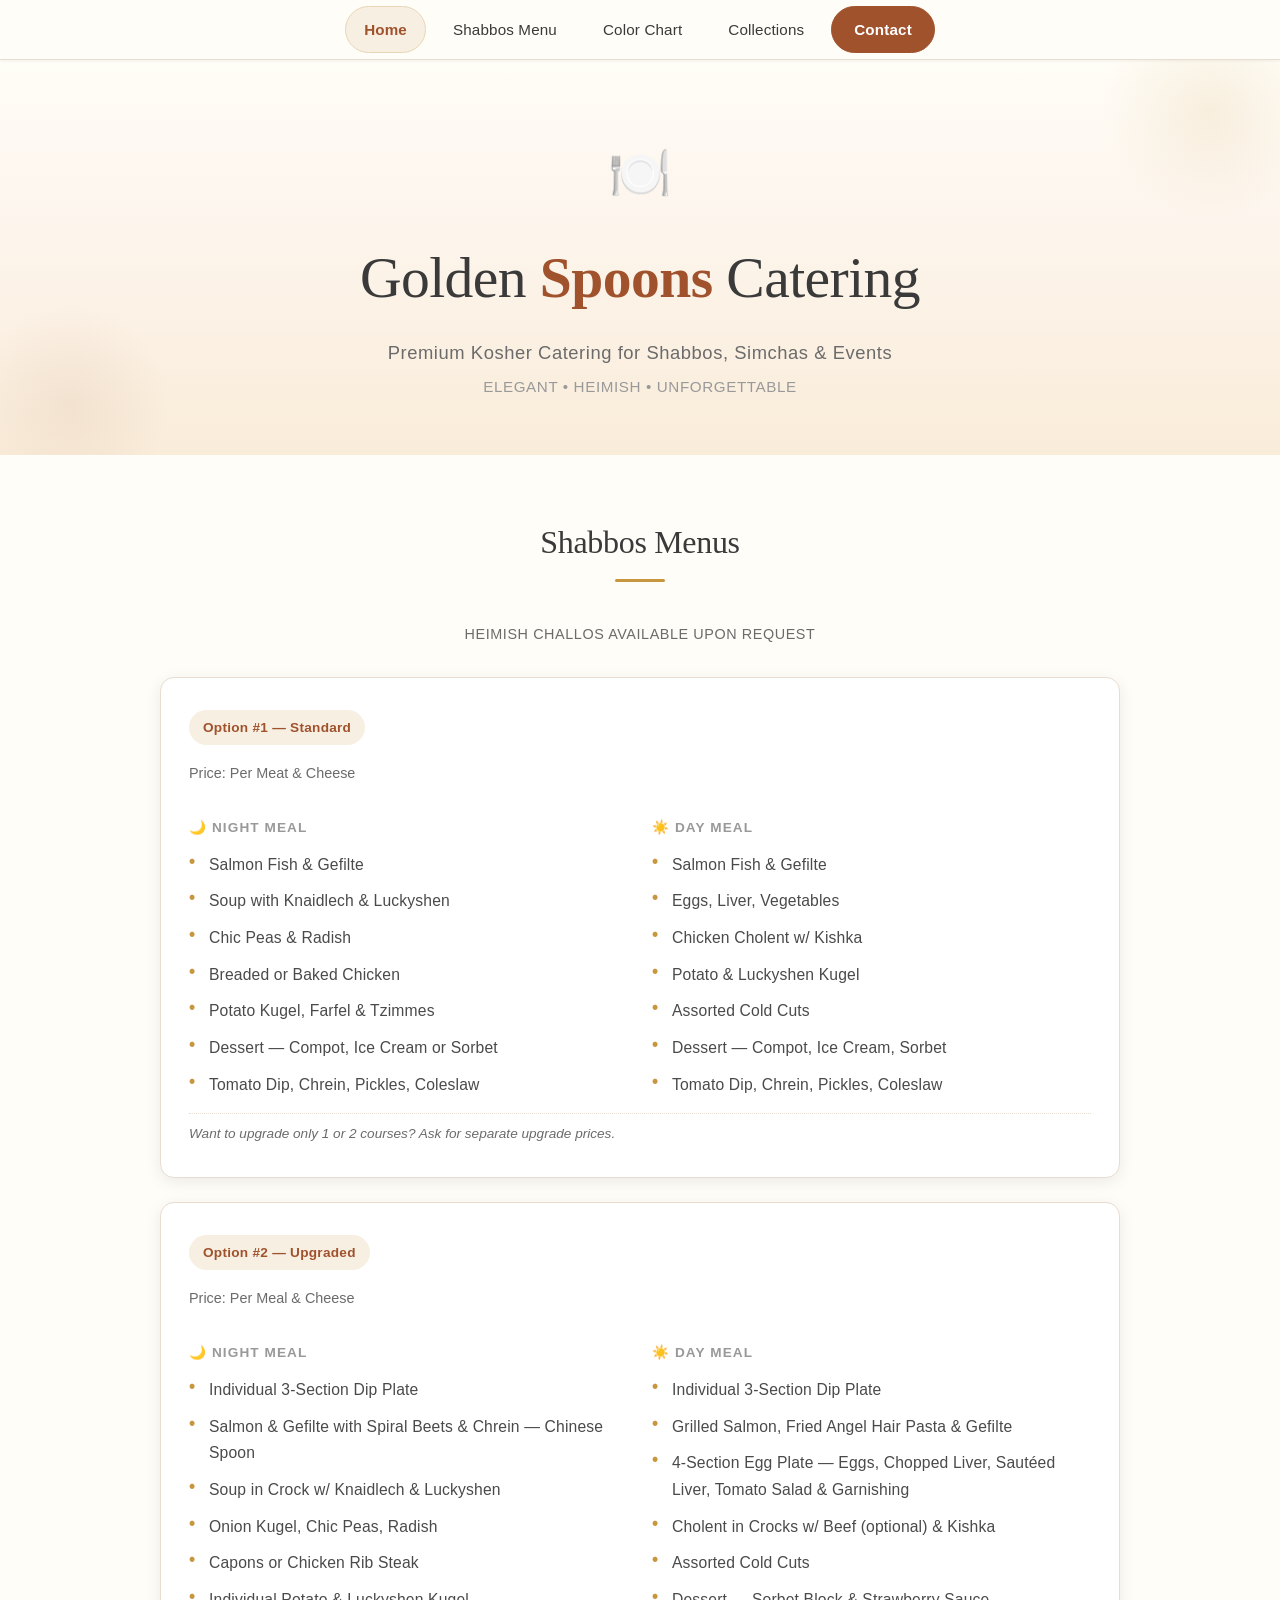
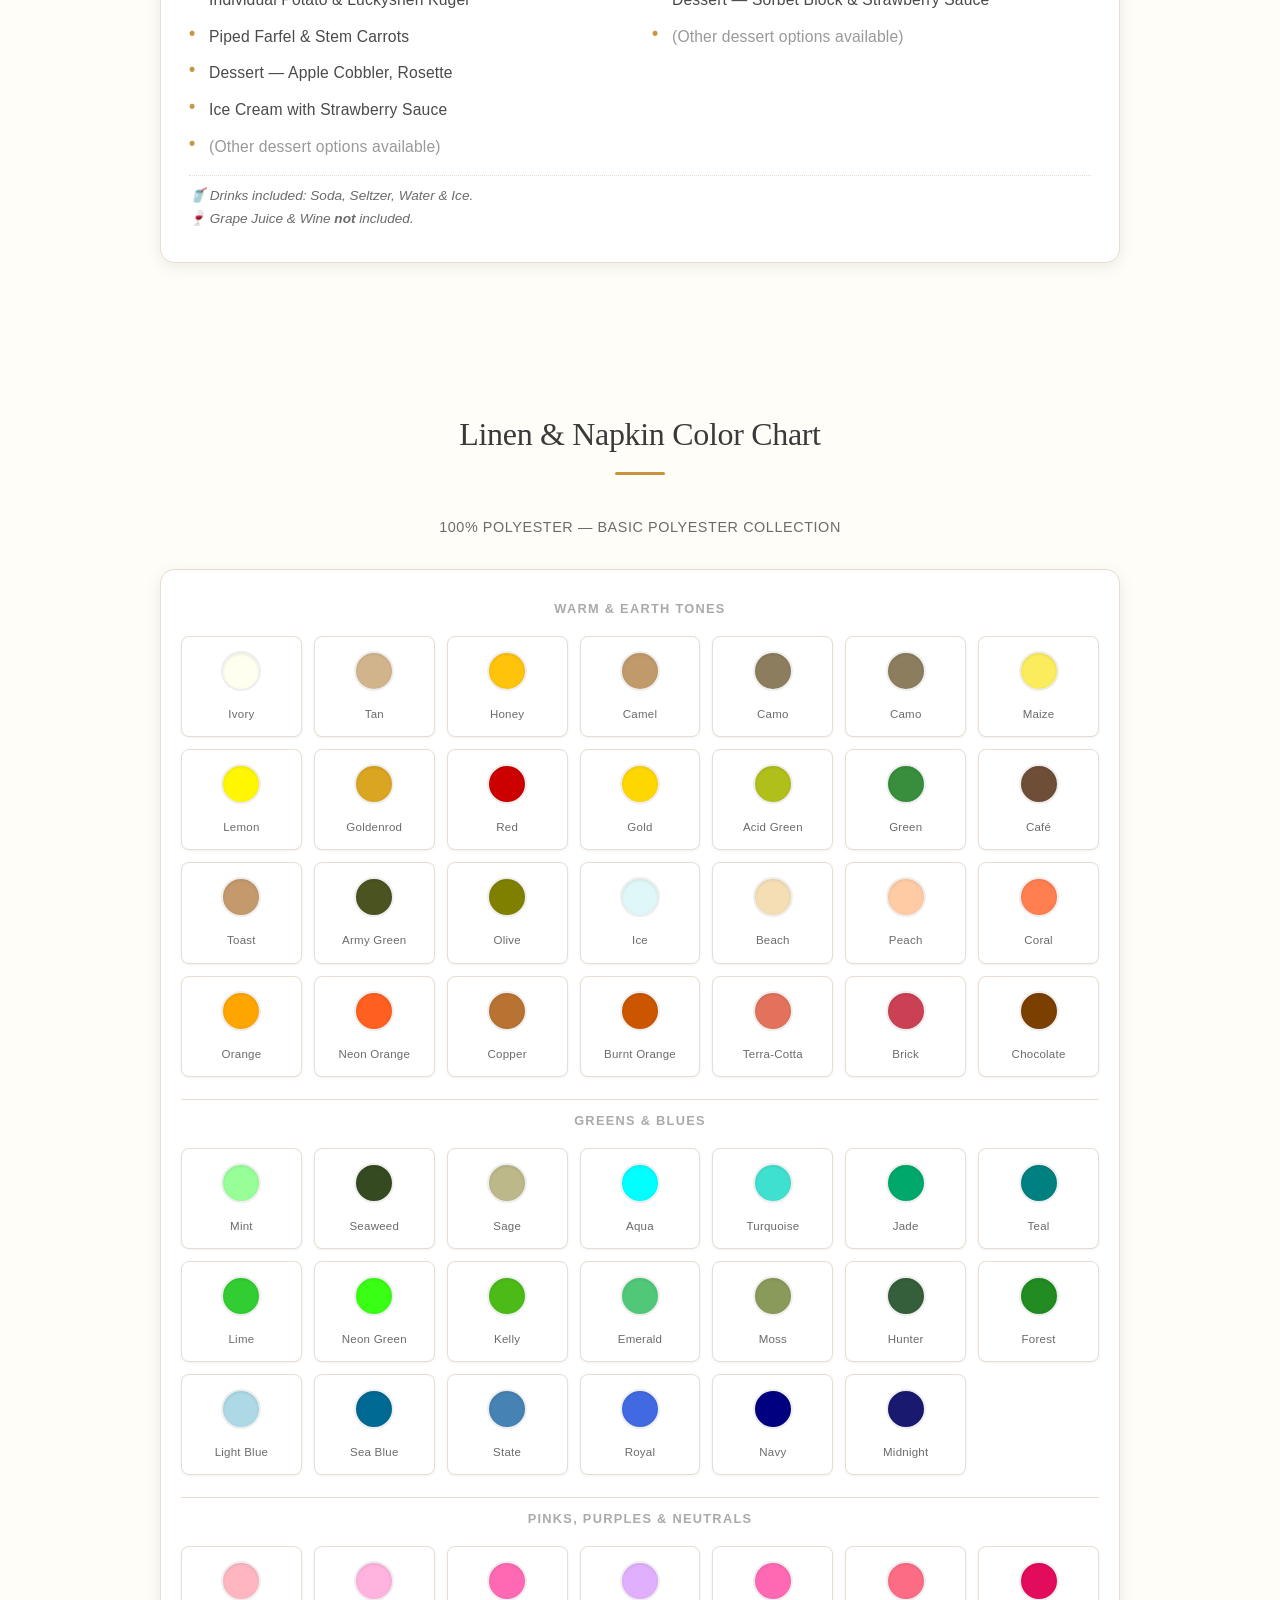
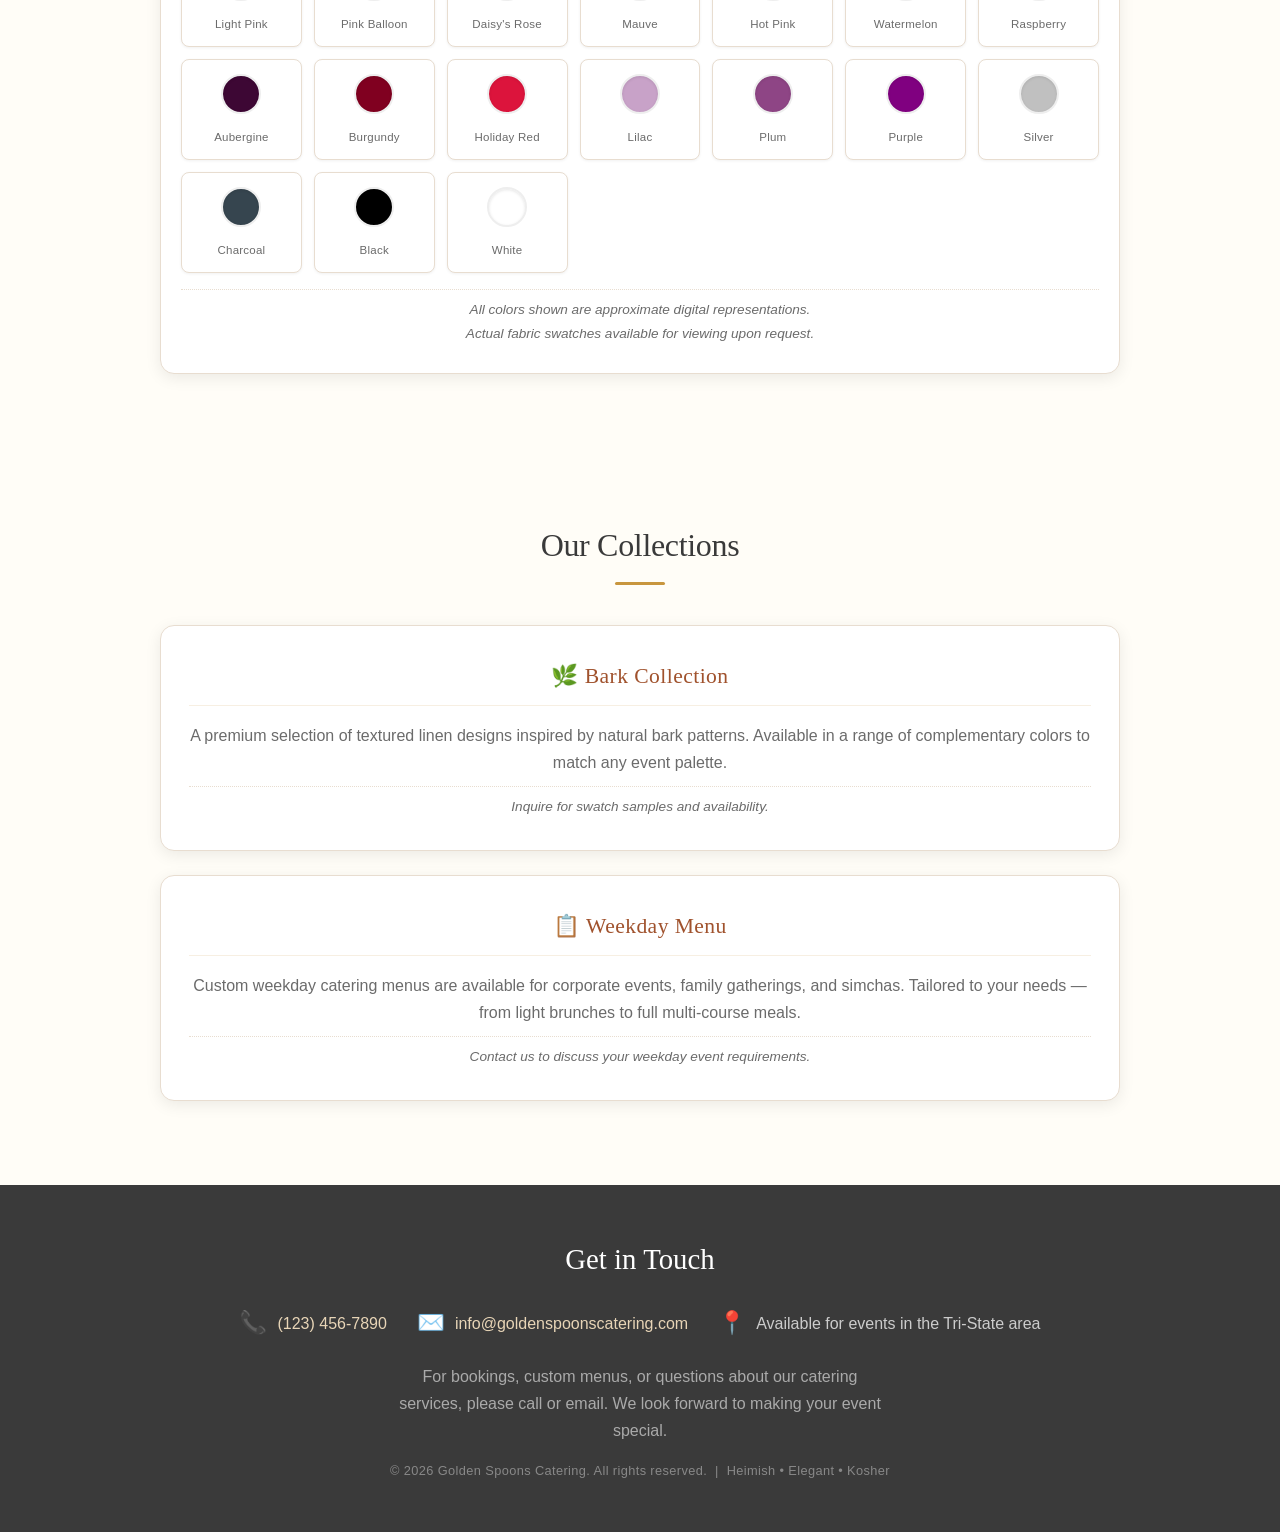
==== index.HTML @ e3cfa0f9 "Create index.HTML" ====
<!DOCTYPE html>
<html lang="en">
<head>
    <meta charset="UTF-8">
    <meta name="viewport" content="width=device-width, initial-scale=1.0">
    <meta name="description" content="Premium Catering Services - Shabbos Menus, Linen Colors, and more. Elegant catering for all occasions.">
    <title>Golden Spoons Catering | Premium Kosher Catering</title>
    <style>
        :root {
            --cream: #FFFDF7;
            --warm-white: #FFF9F0;
            --gold: #C8963E;
            --gold-light: #E8D5B7;
            --gold-pale: #F7EFE2;
            --charcoal: #3A3A3A;
            --text: #4A4A4A;
            --text-light: #6B6B6B;
            --border: #E8DDD0;
            --card-bg: #FFFFFF;
            --accent: #A0522D;
            --accent-light: #FDF5ED;
            --shadow-sm: 0 1px 3px rgba(0, 0, 0, 0.06);
            --shadow-md: 0 4px 16px rgba(0, 0, 0, 0.08);
            --shadow-lg: 0 8px 32px rgba(0, 0, 0, 0.10);
            --radius-sm: 8px;
            --radius: 14px;
            --radius-lg: 20px;
            --transition: 0.25s ease;
            --font-heading: 'Georgia', 'Times New Roman', serif;
            --font-body: 'Segoe UI', 'Helvetica Neue', 'Arial', sans-serif;
        }

        * {
            margin: 0;
            padding: 0;
            box-sizing: border-box;
        }

        html {
            scroll-behavior: smooth;
            scroll-padding-top: 80px;
        }

        body {
            font-family: var(--font-body);
            background-color: var(--cream);
            color: var(--text);
            line-height: 1.7;
            -webkit-font-smoothing: antialiased;
        }

        /* ─── NAVIGATION ────────────────────── */
        .nav-bar {
            position: sticky;
            top: 0;
            z-index: 1000;
            background: rgba(255, 253, 247, 0.92);
            backdrop-filter: blur(14px);
            -webkit-backdrop-filter: blur(14px);
            border-bottom: 1px solid var(--border);
            padding: 0 20px;
            display: flex;
            align-items: center;
            justify-content: center;
            flex-wrap: wrap;
            gap: 8px;
            min-height: 60px;
            box-shadow: var(--shadow-sm);
        }
        .nav-bar a {
            display: inline-block;
            padding: 10px 18px;
            text-decoration: none;
            color: var(--charcoal);
            font-weight: 500;
            font-size: 0.95rem;
            border-radius: 30px;
            transition: var(--transition);
            white-space: nowrap;
            letter-spacing: 0.01em;
            border: 1px solid transparent;
        }
        .nav-bar a:hover,
        .nav-bar a:focus-visible {
            background: var(--gold-pale);
            color: var(--accent);
            border-color: var(--gold-light);
            outline: none;
        }
        .nav-bar a.nav-cta {
            background: var(--accent);
            color: #fff;
            font-weight: 600;
            border-color: var(--accent);
            padding: 10px 22px;
        }
        .nav-bar a.nav-cta:hover {
            background: #8B3E1F;
            border-color: #8B3E1F;
            color: #fff;
        }

        /* ─── HERO ──────────────────────────── */
        .hero {
            text-align: center;
            padding: 70px 24px 55px;
            background: linear-gradient(180deg, #FFFDF7 0%, #FDF5ED 40%, #F9ECD9 100%);
            position: relative;
            overflow: hidden;
        }
        .hero::before {
            content: '';
            position: absolute;
            top: -60px;
            right: -40px;
            width: 220px;
            height: 220px;
            background: radial-gradient(circle, rgba(200, 150, 62, 0.12) 0%, transparent 70%);
            border-radius: 50%;
            pointer-events: none;
        }
        .hero::after {
            content: '';
            position: absolute;
            bottom: -50px;
            left: -30px;
            width: 200px;
            height: 200px;
            background: radial-gradient(circle, rgba(160, 82, 45, 0.08) 0%, transparent 70%);
            border-radius: 50%;
            pointer-events: none;
        }
        .hero-content {
            position: relative;
            z-index: 1;
            max-width: 720px;
            margin: 0 auto;
        }
        .hero-icon {
            font-size: 3.2rem;
            margin-bottom: 12px;
            display: block;
        }
        .hero h1 {
            font-family: var(--font-heading);
            font-size: clamp(2.4rem, 5vw, 3.6rem);
            color: var(--charcoal);
            letter-spacing: -0.01em;
            margin-bottom: 10px;
            font-weight: 400;
        }
        .hero h1 span {
            color: var(--accent);
            font-weight: 700;
        }
        .hero .tagline {
            font-size: 1.15rem;
            color: var(--text-light);
            margin-bottom: 6px;
            letter-spacing: 0.03em;
        }
        .hero .sub-tagline {
            font-size: 0.95rem;
            color: #999;
            letter-spacing: 0.04em;
            text-transform: uppercase;
        }

        /* ─── SECTION STYLES ────────────────── */
        .section {
            padding: 60px 20px;
            max-width: 1000px;
            margin: 0 auto;
        }
        .section-title {
            text-align: center;
            margin-bottom: 40px;
        }
        .section-title h2 {
            font-family: var(--font-heading);
            font-size: 2rem;
            color: var(--charcoal);
            letter-spacing: -0.01em;
            margin-bottom: 6px;
            font-weight: 400;
        }
        .section-title .accent-line {
            display: block;
            width: 50px;
            height: 3px;
            background: var(--gold);
            margin: 10px auto 0;
            border-radius: 2px;
        }
        .section-subtitle {
            text-align: center;
            font-size: 0.9rem;
            color: var(--text-light);
            letter-spacing: 0.04em;
            text-transform: uppercase;
            margin-bottom: 30px;
        }

        /* ─── CARDS ─────────────────────────── */
        .card {
            background: var(--card-bg);
            border-radius: var(--radius);
            padding: 32px 28px;
            margin-bottom: 24px;
            box-shadow: var(--shadow-md);
            border: 1px solid var(--border);
            transition: var(--transition);
        }
        .card:hover {
            box-shadow: var(--shadow-lg);
        }
        .card h3 {
            font-family: var(--font-heading);
            font-size: 1.35rem;
            color: var(--accent);
            margin-bottom: 16px;
            letter-spacing: 0.02em;
            font-weight: 400;
            border-bottom: 1px solid var(--gold-pale);
            padding-bottom: 10px;
        }
        .card h4 {
            font-size: 0.85rem;
            text-transform: uppercase;
            letter-spacing: 0.08em;
            color: #999;
            margin: 16px 0 8px;
            font-weight: 600;
        }
        .card ul {
            list-style: none;
            padding: 0;
        }
        .card ul li {
            padding: 5px 0;
            padding-left: 20px;
            position: relative;
            font-size: 0.98rem;
            color: var(--text);
            letter-spacing: 0.01em;
        }
        .card ul li::before {
            content: '•';
            position: absolute;
            left: 0;
            color: var(--gold);
            font-weight: bold;
            font-size: 1.1rem;
            line-height: 1;
            top: 6px;
        }
        .card .price-note {
            display: inline-block;
            background: var(--gold-pale);
            color: var(--accent);
            padding: 6px 14px;
            border-radius: 20px;
            font-size: 0.85rem;
            font-weight: 600;
            margin-bottom: 16px;
            letter-spacing: 0.02em;
        }
        .card .note {
            font-size: 0.85rem;
            color: var(--text-light);
            font-style: italic;
            margin-top: 10px;
            padding-top: 8px;
            border-top: 1px dotted var(--border);
        }

        /* ─── TWO COLUMN LAYOUT ─────────────── */
        .two-col {
            display: grid;
            grid-template-columns: 1fr 1fr;
            gap: 24px;
        }
        @media (max-width: 700px) {
            .two-col {
                grid-template-columns: 1fr;
            }
        }

        /* ─── COLOR SWATCH GRID ─────────────── */
        .color-grid {
            display: grid;
            grid-template-columns: repeat(auto-fill, minmax(105px, 1fr));
            gap: 12px;
        }
        .color-swatch {
            text-align: center;
            background: #fff;
            border-radius: var(--radius-sm);
            padding: 14px 8px 10px;
            box-shadow: var(--shadow-sm);
            border: 1px solid var(--border);
            transition: var(--transition);
            cursor: default;
        }
        .color-swatch:hover {
            transform: translateY(-3px);
            box-shadow: var(--shadow-md);
        }
        .color-swatch .dot {
            width: 40px;
            height: 40px;
            border-radius: 50%;
            margin: 0 auto 8px;
            border: 2px solid #eee;
            box-shadow: inset 0 1px 3px rgba(0, 0, 0, 0.10);
        }
        .color-swatch .name {
            font-size: 0.72rem;
            color: var(--text-light);
            letter-spacing: 0.02em;
            line-height: 1.3;
            word-break: break-word;
        }
        .color-column-label {
            grid-column: 1 / -1;
            text-align: center;
            font-weight: 600;
            font-size: 0.8rem;
            text-transform: uppercase;
            letter-spacing: 0.1em;
            color: #aaa;
            margin: 10px 0 4px;
            padding-top: 10px;
            border-top: 1px solid var(--border);
        }
        .color-column-label:first-child {
            border-top: none;
            margin-top: 0;
            padding-top: 0;
        }

        /* ─── CONTACT SECTION ───────────────── */
        .contact-section {
            background: var(--charcoal);
            color: #ddd;
            padding: 50px 20px;
            text-align: center;
        }
        .contact-section h2 {
            font-family: var(--font-heading);
            font-size: 1.8rem;
            color: #fff;
            margin-bottom: 20px;
            font-weight: 400;
        }
        .contact-section .contact-info {
            display: flex;
            flex-wrap: wrap;
            justify-content: center;
            gap: 30px;
            margin-bottom: 20px;
        }
        .contact-section .contact-item {
            display: flex;
            align-items: center;
            gap: 10px;
            font-size: 1rem;
            color: #ccc;
        }
        .contact-section .contact-item .icon {
            font-size: 1.4rem;
        }
        .contact-section a {
            color: var(--gold-light);
            text-decoration: none;
            transition: var(--transition);
        }
        .contact-section a:hover {
            color: #fff;
            text-decoration: underline;
        }
        .contact-section .footer-note {
            font-size: 0.8rem;
            color: #888;
            margin-top: 16px;
            letter-spacing: 0.03em;
        }

        /* ─── BACK TO TOP ───────────────────── */
        .back-to-top {
            position: fixed;
            bottom: 28px;
            right: 28px;
            z-index: 999;
            width: 44px;
            height: 44px;
            border-radius: 50%;
            background: var(--accent);
            color: #fff;
            border: none;
            cursor: pointer;
            font-size: 1.3rem;
            box-shadow: var(--shadow-md);
            transition: var(--transition);
            opacity: 0;
            pointer-events: none;
            transform: translateY(10px);
            display: flex;
            align-items: center;
            justify-content: center;
        }
        .back-to-top.visible {
            opacity: 1;
            pointer-events: auto;
            transform: translateY(0);
        }
        .back-to-top:hover {
            background: #8B3E1F;
            box-shadow: var(--shadow-lg);
            transform: translateY(-3px);
        }

        /* ─── RESPONSIVE ────────────────────── */
        @media (max-width: 600px) {
            .nav-bar {
                gap: 4px;
                padding: 6px 10px;
            }
            .nav-bar a {
                padding: 8px 12px;
                font-size: 0.78rem;
                border-radius: 20px;
            }
            .hero {
                padding: 45px 16px 35px;
            }
            .hero h1 {
                font-size: 1.9rem;
            }
            .section {
                padding: 35px 14px;
            }
            .card {
                padding: 20px 16px;
            }
            .color-grid {
                grid-template-columns: repeat(auto-fill, minmax(75px, 1fr));
                gap: 8px;
            }
            .color-swatch .dot {
                width: 30px;
                height: 30px;
            }
            .color-swatch .name {
                font-size: 0.65rem;
            }
            .two-col {
                grid-template-columns: 1fr;
            }
        }

        /* ─── PRINT STYLES ──────────────────── */
        @media print {
            .nav-bar,
            .back-to-top {
                display: none;
            }
            body {
                background: #fff;
                color: #000;
            }
            .card {
                box-shadow: none;
                border: 1px solid #ccc;
                break-inside: avoid;
            }
        }
    </style>
</head>
<body>

    <!-- ═══════════════ NAVIGATION ═══════════════ -->
    <nav class="nav-bar" aria-label="Page navigation">
        <a href="#hero">Home</a>
        <a href="#shabbos-menu">Shabbos Menu</a>
        <a href="#color-chart">Color Chart</a>
        <a href="#collections">Collections</a>
        <a href="#contact" class="nav-cta">Contact</a>
    </nav>

    <!-- ═══════════════ HERO ═══════════════ -->
    <header class="hero" id="hero">
        <div class="hero-content">
            <span class="hero-icon">🍽️</span>
            <h1>Golden <span>Spoons</span> Catering</h1>
            <p class="tagline">Premium Kosher Catering for Shabbos, Simchas &amp; Events</p>
            <p class="sub-tagline">Elegant • Heimish • Unforgettable</p>
        </div>
    </header>

    <!-- ═══════════════ SHABBOS MENU ═══════════════ -->
    <section class="section" id="shabbos-menu">
        <div class="section-title">
            <h2>Shabbos Menus</h2>
            <span class="accent-line"></span>
        </div>
        <p class="section-subtitle">Heimish Challos available upon request</p>

        <!-- OPTION 1 -->
        <div class="card">
            <span class="price-note">Option #1 — Standard</span>
            <p style="font-size:0.9rem;color:var(--text-light);margin-bottom:14px;">Price: Per Meat &amp; Cheese</p>

            <div class="two-col">
                <!-- Night Meal -->
                <div>
                    <h4>🌙 Night Meal</h4>
                    <ul>
                        <li>Salmon Fish &amp; Gefilte</li>
                        <li>Soup with Knaidlech &amp; Luckyshen</li>
                        <li>Chic Peas &amp; Radish</li>
                        <li>Breaded or Baked Chicken</li>
                        <li>Potato Kugel, Farfel &amp; Tzimmes</li>
                        <li>Dessert — Compot, Ice Cream or Sorbet</li>
                        <li>Tomato Dip, Chrein, Pickles, Coleslaw</li>
                    </ul>
                </div>
                <!-- Day Meal -->
                <div>
                    <h4>☀️ Day Meal</h4>
                    <ul>
                        <li>Salmon Fish &amp; Gefilte</li>
                        <li>Eggs, Liver, Vegetables</li>
                        <li>Chicken Cholent w/ Kishka</li>
                        <li>Potato &amp; Luckyshen Kugel</li>
                        <li>Assorted Cold Cuts</li>
                        <li>Dessert — Compot, Ice Cream, Sorbet</li>
                        <li>Tomato Dip, Chrein, Pickles, Coleslaw</li>
                    </ul>
                </div>
            </div>
            <p class="note">Want to upgrade only 1 or 2 courses? Ask for separate upgrade prices.</p>
        </div>

        <!-- OPTION 2 -->
        <div class="card">
            <span class="price-note">Option #2 — Upgraded</span>
            <p style="font-size:0.9rem;color:var(--text-light);margin-bottom:14px;">Price: Per Meal &amp; Cheese</p>

            <div class="two-col">
                <!-- Night Meal -->
                <div>
                    <h4>🌙 Night Meal</h4>
                    <ul>
                        <li>Individual 3-Section Dip Plate</li>
                        <li>Salmon &amp; Gefilte with Spiral Beets &amp; Chrein — Chinese Spoon</li>
                        <li>Soup in Crock w/ Knaidlech &amp; Luckyshen</li>
                        <li>Onion Kugel, Chic Peas, Radish</li>
                        <li>Capons or Chicken Rib Steak</li>
                        <li>Individual Potato &amp; Luckyshen Kugel</li>
                        <li>Piped Farfel &amp; Stem Carrots</li>
                        <li>Dessert — Apple Cobbler, Rosette</li>
                        <li>Ice Cream with Strawberry Sauce</li>
                        <li style="color:#999;">(Other dessert options available)</li>
                    </ul>
                </div>
                <!-- Day Meal -->
                <div>
                    <h4>☀️ Day Meal</h4>
                    <ul>
                        <li>Individual 3-Section Dip Plate</li>
                        <li>Grilled Salmon, Fried Angel Hair Pasta &amp; Gefilte</li>
                        <li>4-Section Egg Plate — Eggs, Chopped Liver, Sautéed Liver, Tomato Salad &amp; Garnishing</li>
                        <li>Cholent in Crocks w/ Beef (optional) &amp; Kishka</li>
                        <li>Assorted Cold Cuts</li>
                        <li>Dessert — Sorbet Block &amp; Strawberry Sauce</li>
                        <li style="color:#999;">(Other dessert options available)</li>
                    </ul>
                </div>
            </div>
            <p class="note">
                🥤 Drinks included: Soda, Seltzer, Water &amp; Ice.<br>
                🍷 Grape Juice &amp; Wine <strong>not</strong> included.
            </p>
        </div>
    </section>

    <!-- ═══════════════ COLOR CHART ═══════════════ -->
    <section class="section" id="color-chart">
        <div class="section-title">
            <h2>Linen &amp; Napkin Color Chart</h2>
            <span class="accent-line"></span>
        </div>
        <p class="section-subtitle">100% Polyester — Basic Polyester Collection</p>

        <div class="card" style="padding: 28px 20px;">
            <div class="color-grid">

                <!-- LEFT COLUMN: Warm & Earth Tones -->
                <div class="color-column-label">Warm &amp; Earth Tones</div>
                <div class="color-swatch"><div class="dot" style="background:#FFFFF0;"></div><span class="name">Ivory</span></div>
                <div class="color-swatch"><div class="dot" style="background:#D2B48C;"></div><span class="name">Tan</span></div>
                <div class="color-swatch"><div class="dot" style="background:#FFC30B;"></div><span class="name">Honey</span></div>
                <div class="color-swatch"><div class="dot" style="background:#C19A6B;"></div><span class="name">Camel</span></div>
                <div class="color-swatch"><div class="dot" style="background:#8B7D5E;"></div><span class="name">Camo</span></div>
                <div class="color-swatch"><div class="dot" style="background:#8B7D5E;"></div><span class="name">Camo</span></div>
                <div class="color-swatch"><div class="dot" style="background:#FBEC5D;"></div><span class="name">Maize</span></div>
                <div class="color-swatch"><div class="dot" style="background:#FFF700;"></div><span class="name">Lemon</span></div>
                <div class="color-swatch"><div class="dot" style="background:#DAA520;"></div><span class="name">Goldenrod</span></div>
                <div class="color-swatch"><div class="dot" style="background:#CC0000;"></div><span class="name">Red</span></div>
                <div class="color-swatch"><div class="dot" style="background:#FFD700;"></div><span class="name">Gold</span></div>
                <div class="color-swatch"><div class="dot" style="background:#B0BF1A;"></div><span class="name">Acid Green</span></div>
                <div class="color-swatch"><div class="dot" style="background:#388E3C;"></div><span class="name">Green</span></div>
                <div class="color-swatch"><div class="dot" style="background:#6F4E37;"></div><span class="name">Café</span></div>
                <div class="color-swatch"><div class="dot" style="background:#C49A6C;"></div><span class="name">Toast</span></div>
                <div class="color-swatch"><div class="dot" style="background:#4B5320;"></div><span class="name">Army Green</span></div>
                <div class="color-swatch"><div class="dot" style="background:#808000;"></div><span class="name">Olive</span></div>
                <div class="color-swatch"><div class="dot" style="background:#E0F7FA;"></div><span class="name">Ice</span></div>
                <div class="color-swatch"><div class="dot" style="background:#F5DEB3;"></div><span class="name">Beach</span></div>
                <div class="color-swatch"><div class="dot" style="background:#FFCBA4;"></div><span class="name">Peach</span></div>
                <div class="color-swatch"><div class="dot" style="background:#FF7F50;"></div><span class="name">Coral</span></div>
                <div class="color-swatch"><div class="dot" style="background:#FFA500;"></div><span class="name">Orange</span></div>
                <div class="color-swatch"><div class="dot" style="background:#FF5F1F;"></div><span class="name">Neon Orange</span></div>
                <div class="color-swatch"><div class="dot" style="background:#B87333;"></div><span class="name">Copper</span></div>
                <div class="color-swatch"><div class="dot" style="background:#CC5500;"></div><span class="name">Burnt Orange</span></div>
                <div class="color-swatch"><div class="dot" style="background:#E2725B;"></div><span class="name">Terra-Cotta</span></div>
                <div class="color-swatch"><div class="dot" style="background:#CB4154;"></div><span class="name">Brick</span></div>
                <div class="color-swatch"><div class="dot" style="background:#7B3F00;"></div><span class="name">Chocolate</span></div>

                <!-- MIDDLE COLUMN: Greens & Blues -->
                <div class="color-column-label">Greens &amp; Blues</div>
                <div class="color-swatch"><div class="dot" style="background:#98FF98;"></div><span class="name">Mint</span></div>
                <div class="color-swatch"><div class="dot" style="background:#354A21;"></div><span class="name">Seaweed</span></div>
                <div class="color-swatch"><div class="dot" style="background:#BCB88A;"></div><span class="name">Sage</span></div>
                <div class="color-swatch"><div class="dot" style="background:#00FFFF;"></div><span class="name">Aqua</span></div>
                <div class="color-swatch"><div class="dot" style="background:#40E0D0;"></div><span class="name">Turquoise</span></div>
                <div class="color-swatch"><div class="dot" style="background:#00A86B;"></div><span class="name">Jade</span></div>
                <div class="color-swatch"><div class="dot" style="background:#008080;"></div><span class="name">Teal</span></div>
                <div class="color-swatch"><div class="dot" style="background:#32CD32;"></div><span class="name">Lime</span></div>
                <div class="color-swatch"><div class="dot" style="background:#39FF14;"></div><span class="name">Neon Green</span></div>
                <div class="color-swatch"><div class="dot" style="background:#4CBB17;"></div><span class="name">Kelly</span></div>
                <div class="color-swatch"><div class="dot" style="background:#50C878;"></div><span class="name">Emerald</span></div>
                <div class="color-swatch"><div class="dot" style="background:#8A9A5B;"></div><span class="name">Moss</span></div>
                <div class="color-swatch"><div class="dot" style="background:#355E3B;"></div><span class="name">Hunter</span></div>
                <div class="color-swatch"><div class="dot" style="background:#228B22;"></div><span class="name">Forest</span></div>
                <div class="color-swatch"><div class="dot" style="background:#ADD8E6;"></div><span class="name">Light Blue</span></div>
                <div class="color-swatch"><div class="dot" style="background:#006994;"></div><span class="name">Sea Blue</span></div>
                <div class="color-swatch"><div class="dot" style="background:#4682B4;"></div><span class="name">State</span></div>
                <div class="color-swatch"><div class="dot" style="background:#4169E1;"></div><span class="name">Royal</span></div>
                <div class="color-swatch"><div class="dot" style="background:#000080;"></div><span class="name">Navy</span></div>
                <div class="color-swatch"><div class="dot" style="background:#191970;"></div><span class="name">Midnight</span></div>

                <!-- RIGHT COLUMN: Pinks, Purples & Neutrals -->
                <div class="color-column-label">Pinks, Purples &amp; Neutrals</div>
                <div class="color-swatch"><div class="dot" style="background:#FFB6C1;"></div><span class="name">Light Pink</span></div>
                <div class="color-swatch"><div class="dot" style="background:#FFB3DE;"></div><span class="name">Pink Balloon</span></div>
                <div class="color-swatch"><div class="dot" style="background:#FF69B4;"></div><span class="name">Daisy's Rose</span></div>
                <div class="color-swatch"><div class="dot" style="background:#E0B0FF;"></div><span class="name">Mauve</span></div>
                <div class="color-swatch"><div class="dot" style="background:#FF69B4;"></div><span class="name">Hot Pink</span></div>
                <div class="color-swatch"><div class="dot" style="background:#FC6C85;"></div><span class="name">Watermelon</span></div>
                <div class="color-swatch"><div class="dot" style="background:#E30B5C;"></div><span class="name">Raspberry</span></div>
                <div class="color-swatch"><div class="dot" style="background:#3D0734;"></div><span class="name">Aubergine</span></div>
                <div class="color-swatch"><div class="dot" style="background:#800020;"></div><span class="name">Burgundy</span></div>
                <div class="color-swatch"><div class="dot" style="background:#DC143C;"></div><span class="name">Holiday Red</span></div>
                <div class="color-swatch"><div class="dot" style="background:#C8A2C8;"></div><span class="name">Lilac</span></div>
                <div class="color-swatch"><div class="dot" style="background:#8E4585;"></div><span class="name">Plum</span></div>
                <div class="color-swatch"><div class="dot" style="background:#800080;"></div><span class="name">Purple</span></div>
                <div class="color-swatch"><div class="dot" style="background:#C0C0C0;"></div><span class="name">Silver</span></div>
                <div class="color-swatch"><div class="dot" style="background:#36454F;"></div><span class="name">Charcoal</span></div>
                <div class="color-swatch"><div class="dot" style="background:#000000;"></div><span class="name">Black</span></div>
                <div class="color-swatch"><div class="dot" style="background:#FFFFFF;"></div><span class="name">White</span></div>
            </div>
            <p class="note" style="text-align:center;margin-top:16px;">
                All colors shown are approximate digital representations.<br>
                Actual fabric swatches available for viewing upon request.
            </p>
        </div>
    </section>

    <!-- ═══════════════ COLLECTIONS ═══════════════ -->
    <section class="section" id="collections">
        <div class="section-title">
            <h2>Our Collections</h2>
            <span class="accent-line"></span>
        </div>
        <div class="card" style="text-align:center;">
            <h3>🌿 Bark Collection</h3>
            <p style="color:var(--text-light);">A premium selection of textured linen designs inspired by natural bark patterns. Available in a range of complementary colors to match any event palette.</p>
            <p class="note">Inquire for swatch samples and availability.</p>
        </div>
        <div class="card" style="text-align:center;">
            <h3>📋 Weekday Menu</h3>
            <p style="color:var(--text-light);">Custom weekday catering menus are available for corporate events, family gatherings, and simchas. Tailored to your needs — from light brunches to full multi-course meals.</p>
            <p class="note">Contact us to discuss your weekday event requirements.</p>
        </div>
    </section>

    <!-- ═══════════════ CONTACT ═══════════════ -->
    <section class="contact-section" id="contact">
        <h2>Get in Touch</h2>
        <div class="contact-info">
            <div class="contact-item">
                <span class="icon">📞</span>
                <span><a href="tel:+1234567890">(123) 456-7890</a></span>
            </div>
            <div class="contact-item">
                <span class="icon">✉️</span>
                <span><a href="mailto:info@goldenspoonscatering.com">info@goldenspoonscatering.com</a></span>
            </div>
            <div class="contact-item">
                <span class="icon">📍</span>
                <span>Available for events in the Tri-State area</span>
            </div>
        </div>
        <p style="color:#aaa;max-width:500px;margin:0 auto 16px;">
            For bookings, custom menus, or questions about our catering services, please call or email. We look forward to making your event special.
        </p>
        <div class="footer-note">
            &copy; <span id="year"></span> Golden Spoons Catering. All rights reserved. &nbsp;|&nbsp; Heimish • Elegant • Kosher
        </div>
    </section>

    <!-- ═══════════════ BACK TO TOP ═══════════════ -->
    <button class="back-to-top" id="backToTop" aria-label="Back to top" title="Back to top">↑</button>

    <!-- ═══════════════ SCRIPTS ═══════════════ -->
    <script>
        // Update copyright year
        document.getElementById('year').textContent = new Date().getFullYear();

        // Back to top button visibility
        const backToTopBtn = document.getElementById('backToTop');

        function toggleBackToTop() {
            if (window.scrollY > 500) {
                backToTopBtn.classList.add('visible');
            } else {
                backToTopBtn.classList.remove('visible');
            }
        }

        window.addEventListener('scroll', toggleBackToTop, { passive: true });

        backToTopBtn.addEventListener('click', () => {
            window.scrollTo({ top: 0, behavior: 'smooth' });
        });

        // Initial check
        toggleBackToTop();

        // Highlight active nav link based on scroll position
        const sections = document.querySelectorAll('section[id], header[id]');
        const navLinks = document.querySelectorAll('.nav-bar a');

        function updateActiveNav() {
            let currentId = '';
            sections.forEach(section => {
                const rect = section.getBoundingClientRect();
                if (rect.top <= 120) {
                    currentId = section.id;
                }
            });
            navLinks.forEach(link => {
                link.classList.remove('nav-active');
                if (link.getAttribute('href') === '#' + currentId) {
                    link.classList.add('nav-active');
                }
            });
        }

        window.addEventListener('scroll', updateActiveNav, { passive: true });

        // Add active style dynamically
        const activeStyle = document.createElement('style');
        activeStyle.textContent = `
            .nav-bar a.nav-active {
                background: var(--gold-pale);
                color: var(--accent);
                border-color: var(--gold-light);
                font-weight: 600;
            }
        `;
        document.head.appendChild(activeStyle);
    </script>
</body>
</html>
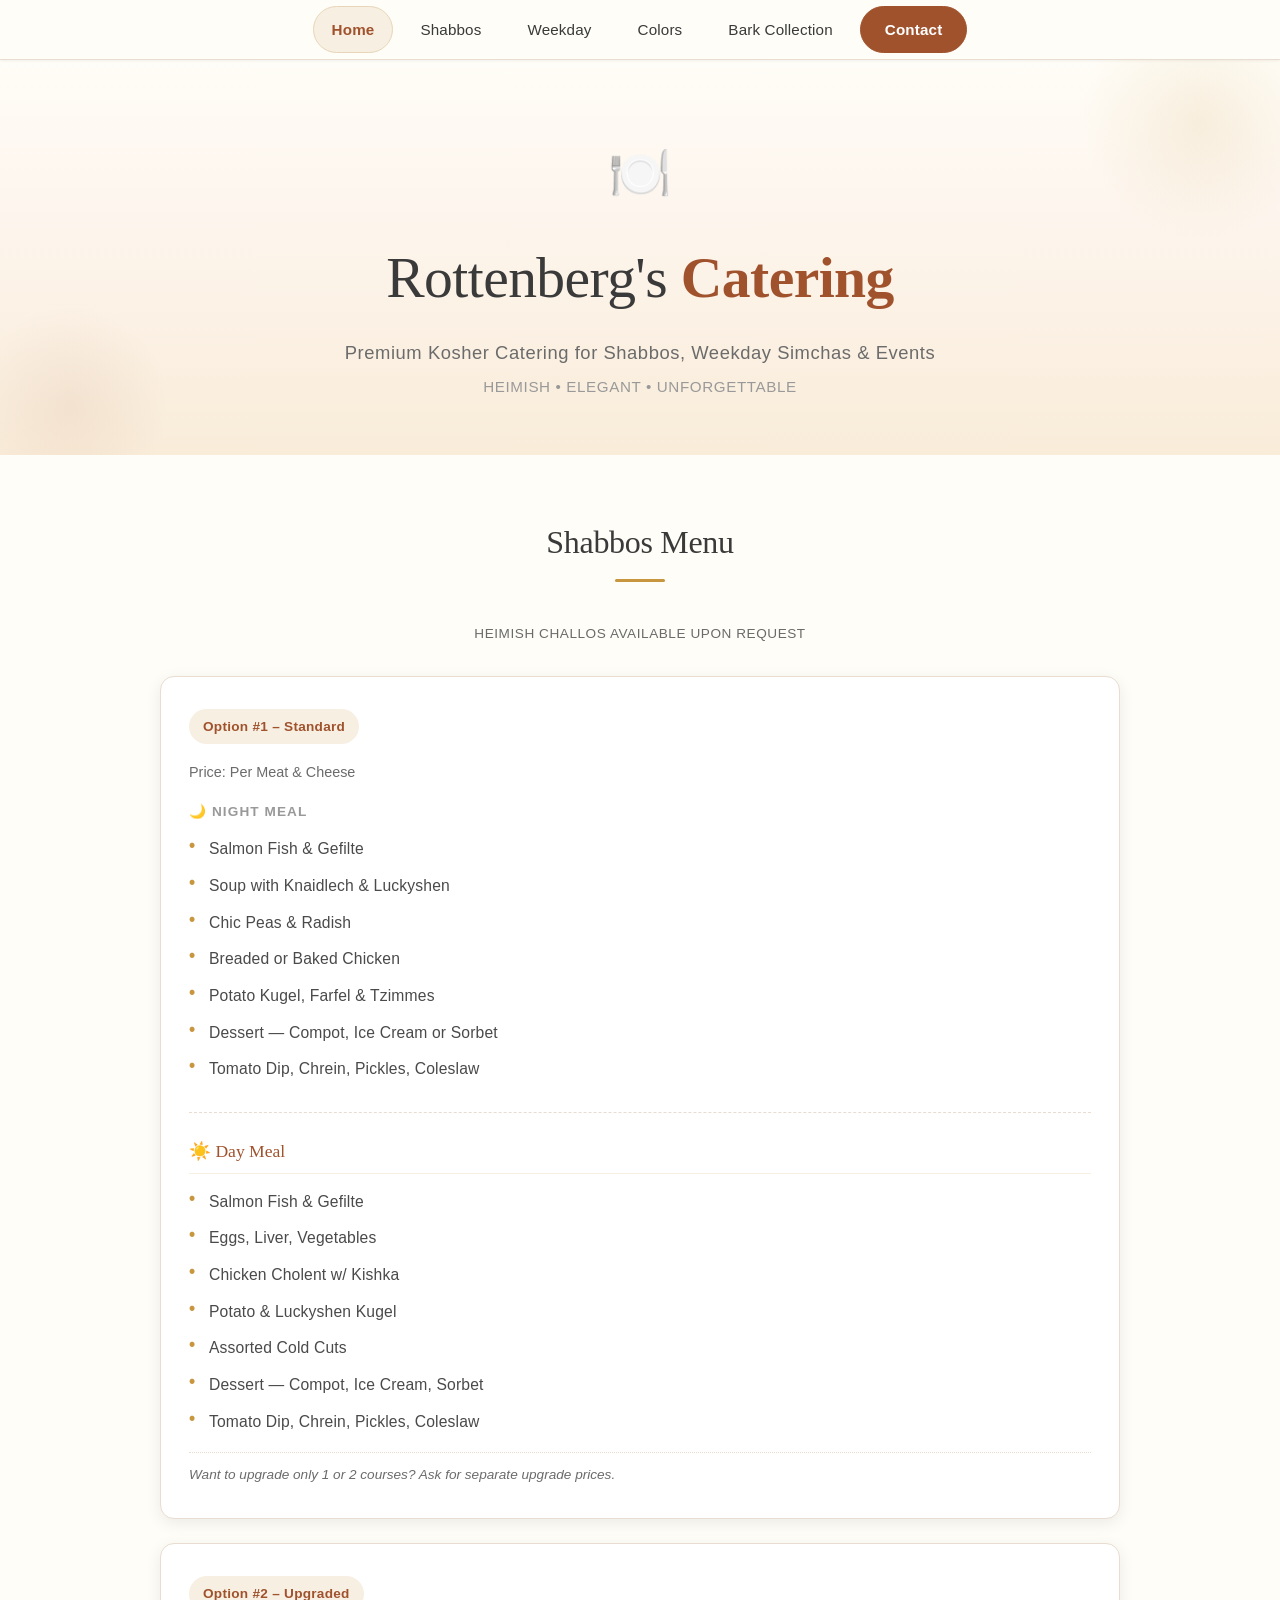
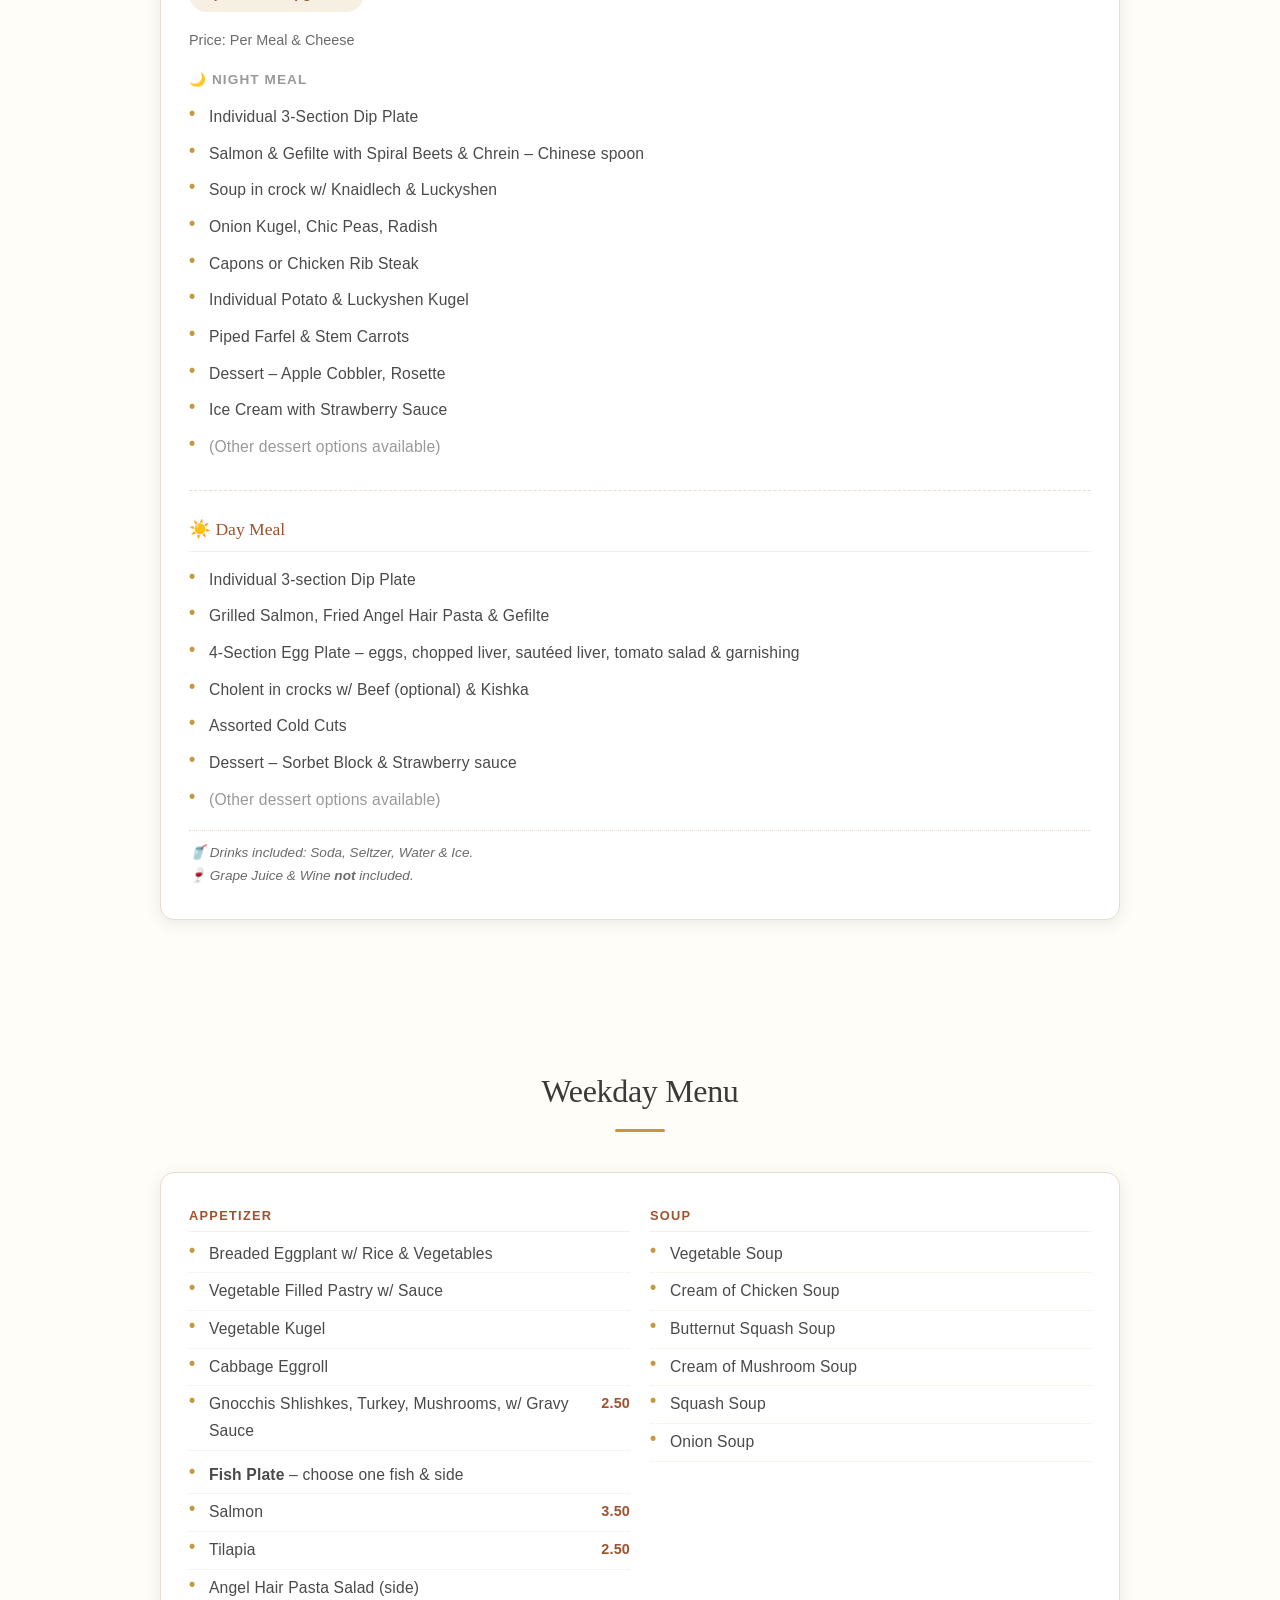
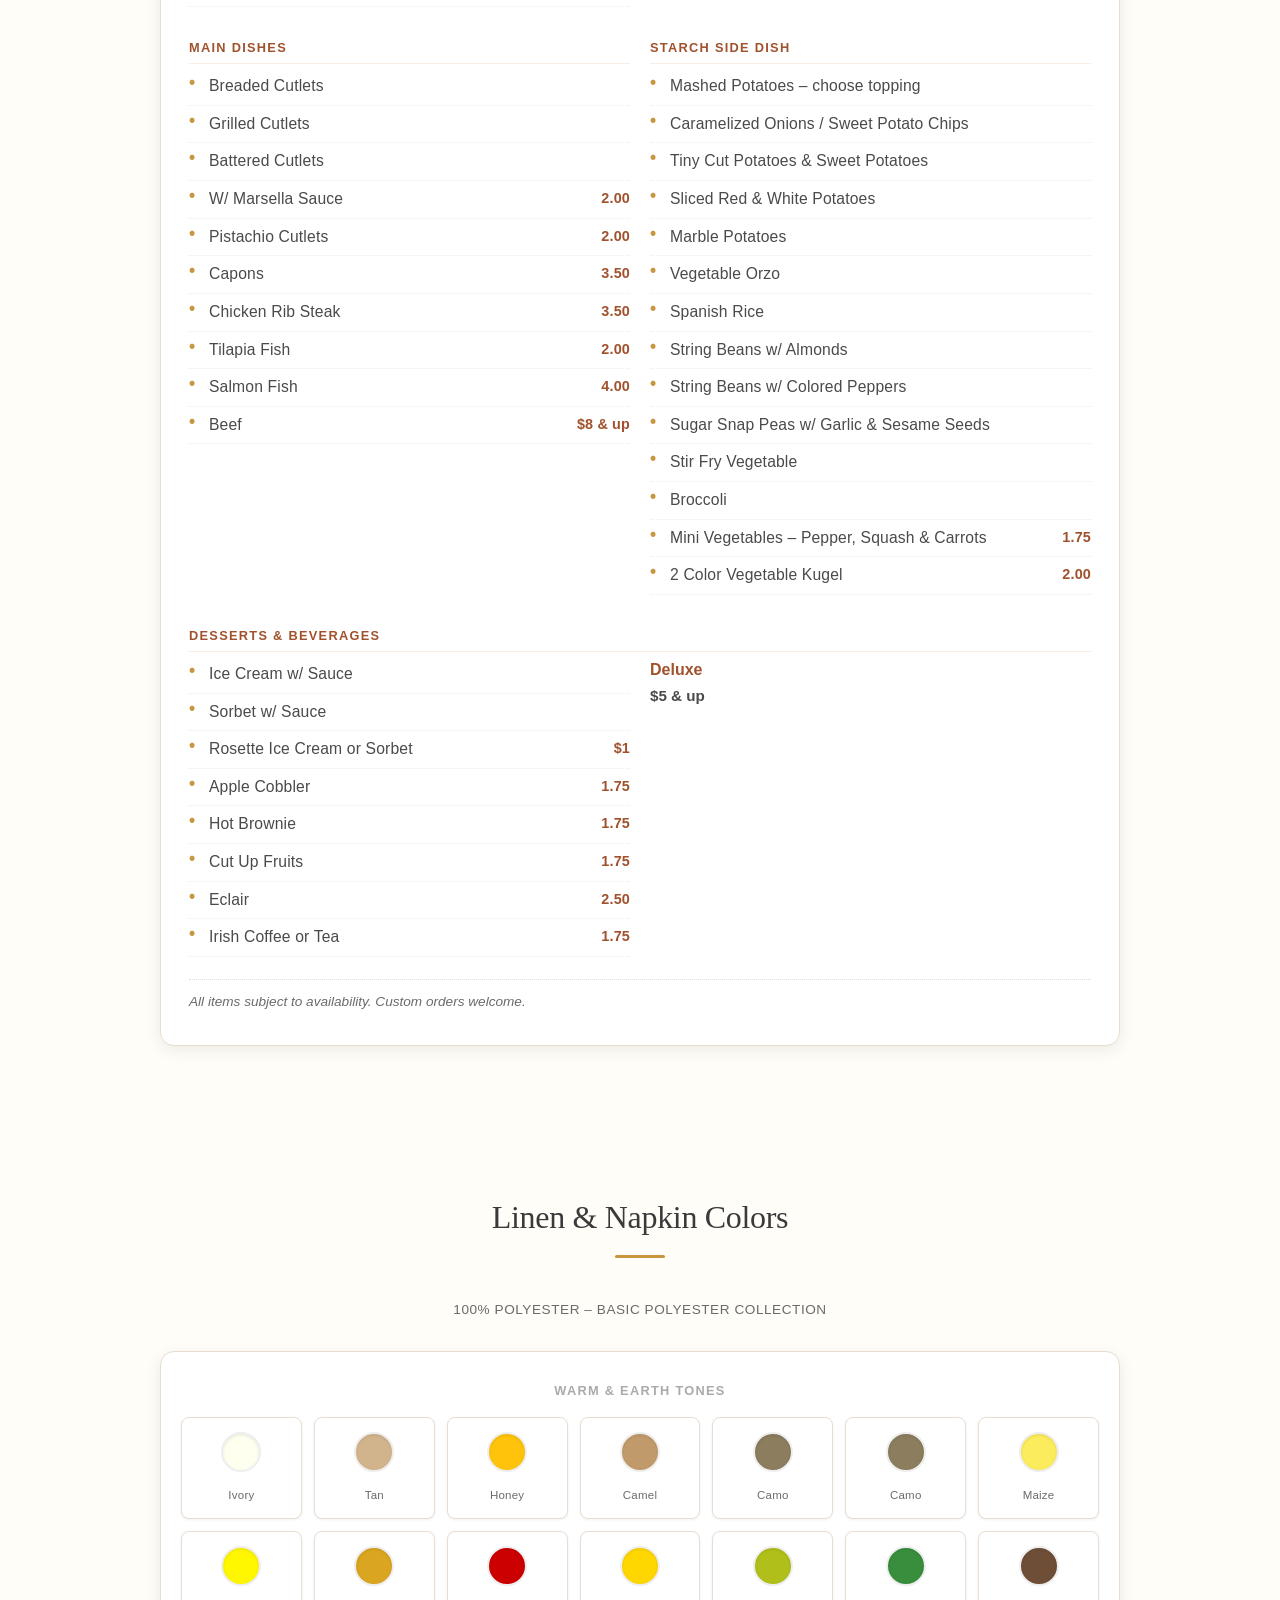
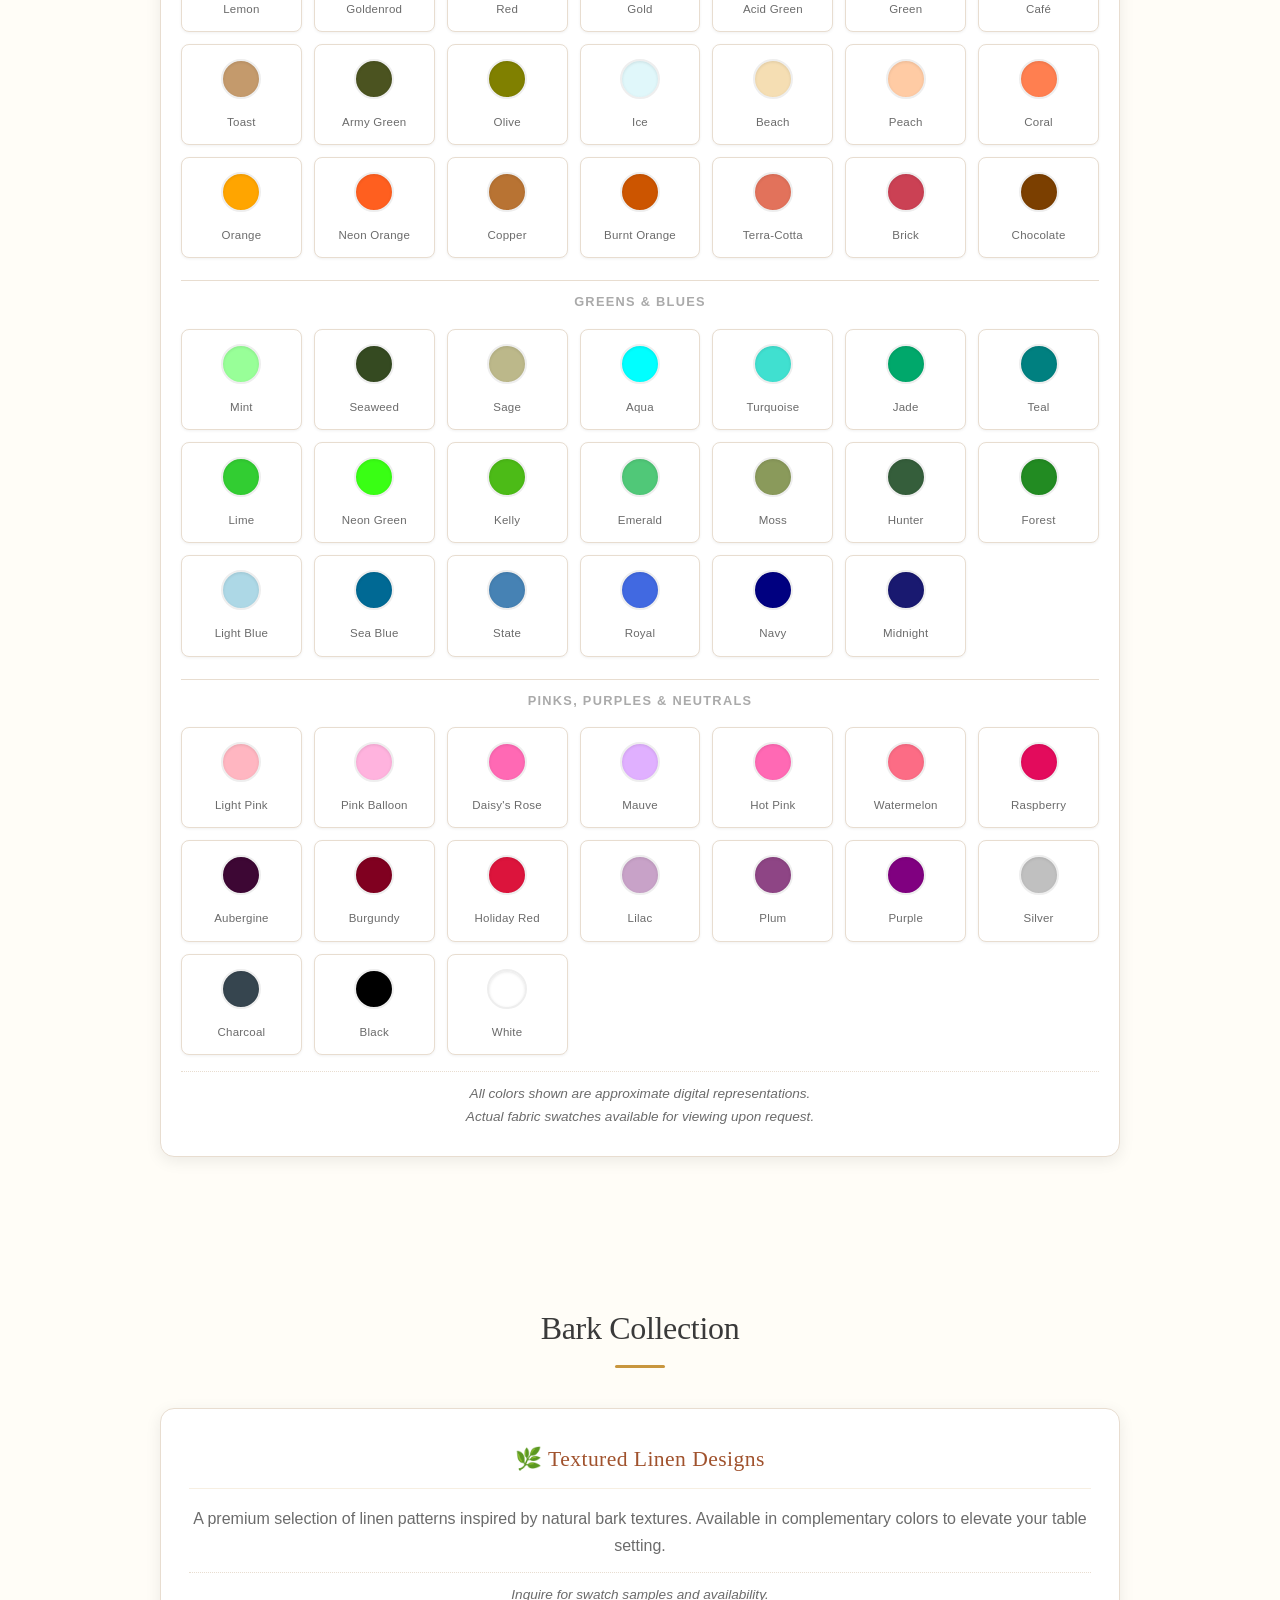
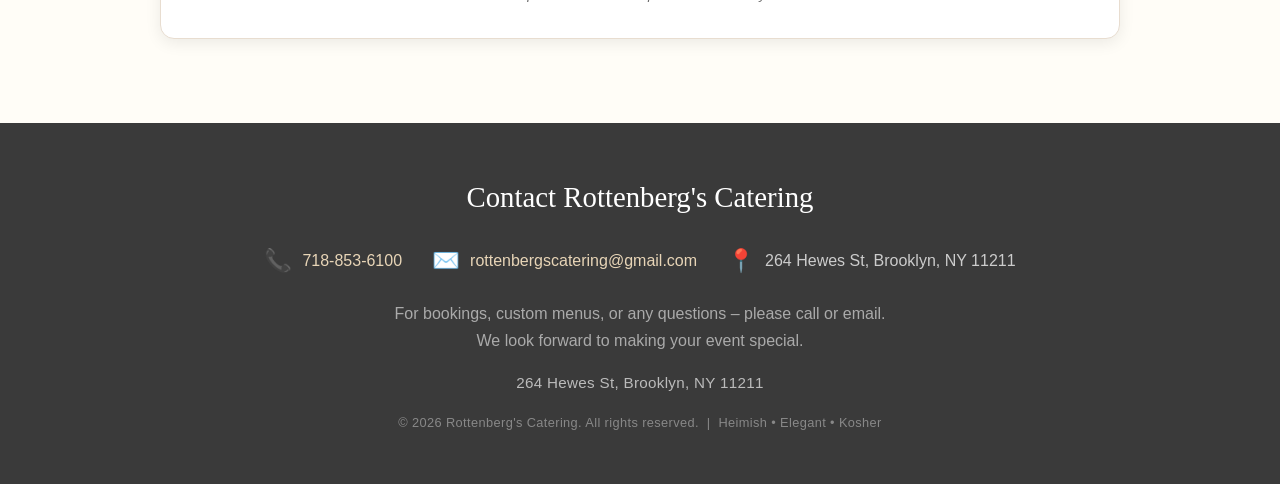
==== commit cc231ca4: "Update index.HTML" ====
--- a/index.HTML
+++ b/index.HTML
@@ -3,8 +3,8 @@
 <head>
     <meta charset="UTF-8">
     <meta name="viewport" content="width=device-width, initial-scale=1.0">
-    <meta name="description" content="Premium Catering Services - Shabbos Menus, Linen Colors, and more. Elegant catering for all occasions.">
-    <title>Golden Spoons Catering | Premium Kosher Catering</title>
+    <meta name="description" content="Rottenberg's Catering – Premium Kosher Catering for Shabbos, Weekday events & Simchas. Menus, linen colors, and more.">
+    <title>Rottenberg's Catering | Kosher Catering</title>
     <style>
         :root {
             --cream: #FFFDF7;
@@ -54,9 +54,9 @@
             position: sticky;
             top: 0;
             z-index: 1000;
-            background: rgba(255, 253, 247, 0.92);
-            backdrop-filter: blur(14px);
-            -webkit-backdrop-filter: blur(14px);
+            background: rgba(255, 253, 247, 0.94);
+            backdrop-filter: blur(16px);
+            -webkit-backdrop-filter: blur(16px);
             border-bottom: 1px solid var(--border);
             padding: 0 20px;
             display: flex;
@@ -92,7 +92,7 @@
             color: #fff;
             font-weight: 600;
             border-color: var(--accent);
-            padding: 10px 22px;
+            padding: 10px 24px;
         }
         .nav-bar a.nav-cta:hover {
             background: #8B3E1F;
@@ -113,8 +113,8 @@
             position: absolute;
             top: -60px;
             right: -40px;
-            width: 220px;
-            height: 220px;
+            width: 240px;
+            height: 240px;
             background: radial-gradient(circle, rgba(200, 150, 62, 0.12) 0%, transparent 70%);
             border-radius: 50%;
             pointer-events: none;
@@ -194,7 +194,7 @@
         }
         .section-subtitle {
             text-align: center;
-            font-size: 0.9rem;
+            font-size: 0.85rem;
             color: var(--text-light);
             letter-spacing: 0.04em;
             text-transform: uppercase;
@@ -269,9 +269,24 @@
             font-size: 0.85rem;
             color: var(--text-light);
             font-style: italic;
-            margin-top: 10px;
-            padding-top: 8px;
+            margin-top: 12px;
+            padding-top: 10px;
             border-top: 1px dotted var(--border);
+        }
+        .separator {
+            border: none;
+            border-top: 1px dashed var(--border);
+            margin: 24px 0;
+        }
+        .day-meal-header {
+            font-family: var(--font-heading);
+            font-size: 1.1rem;
+            color: var(--accent);
+            margin: 20px 0 10px;
+            font-weight: 400;
+            border-bottom: 1px solid var(--gold-pale);
+            padding-bottom: 6px;
+            text-align: left;
         }
 
         /* ─── TWO COLUMN LAYOUT ─────────────── */
@@ -282,6 +297,45 @@
         }
         @media (max-width: 700px) {
             .two-col {
+                grid-template-columns: 1fr;
+            }
+        }
+
+        /* ─── WEEKDAY MENU SPECIFIC ─────────── */
+        .weekday-grid {
+            display: grid;
+            grid-template-columns: 1fr 1fr;
+            gap: 20px;
+        }
+        .weekday-category {
+            margin-bottom: 10px;
+        }
+        .weekday-category h5 {
+            font-size: 0.8rem;
+            text-transform: uppercase;
+            letter-spacing: 0.1em;
+            color: var(--accent);
+            margin-bottom: 4px;
+            font-weight: 700;
+            border-bottom: 1px solid var(--gold-pale);
+            padding-bottom: 4px;
+        }
+        .weekday-category li {
+            display: flex;
+            justify-content: space-between;
+            padding: 3px 0;
+            border-bottom: 1px dotted #f0ece4;
+        }
+        .weekday-category li span.dish {
+            font-weight: 500;
+        }
+        .weekday-category li span.price {
+            color: var(--accent);
+            font-weight: 600;
+            font-size: 0.9rem;
+        }
+        @media (max-width: 600px) {
+            .weekday-grid {
                 grid-template-columns: 1fr;
             }
         }
@@ -333,7 +387,7 @@
             padding-top: 10px;
             border-top: 1px solid var(--border);
         }
-        .color-column-label:first-child {
+        .color-column-label:first-of-type {
             border-top: none;
             margin-top: 0;
             padding-top: 0;
@@ -384,6 +438,12 @@
             color: #888;
             margin-top: 16px;
             letter-spacing: 0.03em;
+        }
+        .contact-address {
+            font-size: 0.95rem;
+            color: #bbb;
+            margin-top: 8px;
+            letter-spacing: 0.02em;
         }
 
         /* ─── BACK TO TOP ───────────────────── */
@@ -454,130 +514,111 @@
             .color-swatch .name {
                 font-size: 0.65rem;
             }
-            .two-col {
+            .two-col, .weekday-grid {
                 grid-template-columns: 1fr;
             }
         }
-
-        /* ─── PRINT STYLES ──────────────────── */
         @media print {
-            .nav-bar,
-            .back-to-top {
-                display: none;
-            }
-            body {
-                background: #fff;
-                color: #000;
-            }
-            .card {
-                box-shadow: none;
-                border: 1px solid #ccc;
-                break-inside: avoid;
-            }
+            .nav-bar, .back-to-top { display: none; }
+            body { background: #fff; color: #000; }
+            .card { box-shadow: none; border: 1px solid #ccc; break-inside: avoid; }
         }
     </style>
 </head>
 <body>
 
-    <!-- ═══════════════ NAVIGATION ═══════════════ -->
+    <!-- ═══════ NAVIGATION ═══════ -->
     <nav class="nav-bar" aria-label="Page navigation">
         <a href="#hero">Home</a>
-        <a href="#shabbos-menu">Shabbos Menu</a>
-        <a href="#color-chart">Color Chart</a>
-        <a href="#collections">Collections</a>
+        <a href="#shabbos-menu">Shabbos</a>
+        <a href="#weekday-menu">Weekday</a>
+        <a href="#color-chart">Colors</a>
+        <a href="#bark">Bark Collection</a>
         <a href="#contact" class="nav-cta">Contact</a>
     </nav>
 
-    <!-- ═══════════════ HERO ═══════════════ -->
+    <!-- ═══════ HERO ═══════ -->
     <header class="hero" id="hero">
         <div class="hero-content">
             <span class="hero-icon">🍽️</span>
-            <h1>Golden <span>Spoons</span> Catering</h1>
-            <p class="tagline">Premium Kosher Catering for Shabbos, Simchas &amp; Events</p>
-            <p class="sub-tagline">Elegant • Heimish • Unforgettable</p>
+            <h1>Rottenberg's <span>Catering</span></h1>
+            <p class="tagline">Premium Kosher Catering for Shabbos, Weekday Simchas &amp; Events</p>
+            <p class="sub-tagline">Heimish • Elegant • Unforgettable</p>
         </div>
     </header>
 
-    <!-- ═══════════════ SHABBOS MENU ═══════════════ -->
+    <!-- ═══════ SHABBOS MENU ═══════ -->
     <section class="section" id="shabbos-menu">
         <div class="section-title">
-            <h2>Shabbos Menus</h2>
+            <h2>Shabbos Menu</h2>
             <span class="accent-line"></span>
         </div>
         <p class="section-subtitle">Heimish Challos available upon request</p>
 
-        <!-- OPTION 1 -->
+        <!-- Option #1 Standard -->
         <div class="card">
-            <span class="price-note">Option #1 — Standard</span>
+            <span class="price-note">Option #1 – Standard</span>
             <p style="font-size:0.9rem;color:var(--text-light);margin-bottom:14px;">Price: Per Meat &amp; Cheese</p>
 
-            <div class="two-col">
-                <!-- Night Meal -->
-                <div>
-                    <h4>🌙 Night Meal</h4>
-                    <ul>
-                        <li>Salmon Fish &amp; Gefilte</li>
-                        <li>Soup with Knaidlech &amp; Luckyshen</li>
-                        <li>Chic Peas &amp; Radish</li>
-                        <li>Breaded or Baked Chicken</li>
-                        <li>Potato Kugel, Farfel &amp; Tzimmes</li>
-                        <li>Dessert — Compot, Ice Cream or Sorbet</li>
-                        <li>Tomato Dip, Chrein, Pickles, Coleslaw</li>
-                    </ul>
-                </div>
-                <!-- Day Meal -->
-                <div>
-                    <h4>☀️ Day Meal</h4>
-                    <ul>
-                        <li>Salmon Fish &amp; Gefilte</li>
-                        <li>Eggs, Liver, Vegetables</li>
-                        <li>Chicken Cholent w/ Kishka</li>
-                        <li>Potato &amp; Luckyshen Kugel</li>
-                        <li>Assorted Cold Cuts</li>
-                        <li>Dessert — Compot, Ice Cream, Sorbet</li>
-                        <li>Tomato Dip, Chrein, Pickles, Coleslaw</li>
-                    </ul>
-                </div>
-            </div>
+            <!-- Night Meal -->
+            <h4>🌙 Night Meal</h4>
+            <ul>
+                <li>Salmon Fish &amp; Gefilte</li>
+                <li>Soup with Knaidlech &amp; Luckyshen</li>
+                <li>Chic Peas &amp; Radish</li>
+                <li>Breaded or Baked Chicken</li>
+                <li>Potato Kugel, Farfel &amp; Tzimmes</li>
+                <li>Dessert — Compot, Ice Cream or Sorbet</li>
+                <li>Tomato Dip, Chrein, Pickles, Coleslaw</li>
+            </ul>
+
+            <hr class="separator">
+            <!-- Day Meal -->
+            <div class="day-meal-header">☀️ Day Meal</div>
+            <ul>
+                <li>Salmon Fish &amp; Gefilte</li>
+                <li>Eggs, Liver, Vegetables</li>
+                <li>Chicken Cholent w/ Kishka</li>
+                <li>Potato &amp; Luckyshen Kugel</li>
+                <li>Assorted Cold Cuts</li>
+                <li>Dessert — Compot, Ice Cream, Sorbet</li>
+                <li>Tomato Dip, Chrein, Pickles, Coleslaw</li>
+            </ul>
             <p class="note">Want to upgrade only 1 or 2 courses? Ask for separate upgrade prices.</p>
         </div>
 
-        <!-- OPTION 2 -->
+        <!-- Option #2 Upgraded -->
         <div class="card">
-            <span class="price-note">Option #2 — Upgraded</span>
+            <span class="price-note">Option #2 – Upgraded</span>
             <p style="font-size:0.9rem;color:var(--text-light);margin-bottom:14px;">Price: Per Meal &amp; Cheese</p>
 
-            <div class="two-col">
-                <!-- Night Meal -->
-                <div>
-                    <h4>🌙 Night Meal</h4>
-                    <ul>
-                        <li>Individual 3-Section Dip Plate</li>
-                        <li>Salmon &amp; Gefilte with Spiral Beets &amp; Chrein — Chinese Spoon</li>
-                        <li>Soup in Crock w/ Knaidlech &amp; Luckyshen</li>
-                        <li>Onion Kugel, Chic Peas, Radish</li>
-                        <li>Capons or Chicken Rib Steak</li>
-                        <li>Individual Potato &amp; Luckyshen Kugel</li>
-                        <li>Piped Farfel &amp; Stem Carrots</li>
-                        <li>Dessert — Apple Cobbler, Rosette</li>
-                        <li>Ice Cream with Strawberry Sauce</li>
-                        <li style="color:#999;">(Other dessert options available)</li>
-                    </ul>
-                </div>
-                <!-- Day Meal -->
-                <div>
-                    <h4>☀️ Day Meal</h4>
-                    <ul>
-                        <li>Individual 3-Section Dip Plate</li>
-                        <li>Grilled Salmon, Fried Angel Hair Pasta &amp; Gefilte</li>
-                        <li>4-Section Egg Plate — Eggs, Chopped Liver, Sautéed Liver, Tomato Salad &amp; Garnishing</li>
-                        <li>Cholent in Crocks w/ Beef (optional) &amp; Kishka</li>
-                        <li>Assorted Cold Cuts</li>
-                        <li>Dessert — Sorbet Block &amp; Strawberry Sauce</li>
-                        <li style="color:#999;">(Other dessert options available)</li>
-                    </ul>
-                </div>
-            </div>
+            <!-- Night Meal -->
+            <h4>🌙 Night Meal</h4>
+            <ul>
+                <li>Individual 3‑Section Dip Plate</li>
+                <li>Salmon &amp; Gefilte with Spiral Beets &amp; Chrein – Chinese spoon</li>
+                <li>Soup in crock w/ Knaidlech &amp; Luckyshen</li>
+                <li>Onion Kugel, Chic Peas, Radish</li>
+                <li>Capons or Chicken Rib Steak</li>
+                <li>Individual Potato &amp; Luckyshen Kugel</li>
+                <li>Piped Farfel &amp; Stem Carrots</li>
+                <li>Dessert – Apple Cobbler, Rosette</li>
+                <li>Ice Cream with Strawberry Sauce</li>
+                <li style="color:#999;">(Other dessert options available)</li>
+            </ul>
+
+            <hr class="separator">
+            <!-- Day Meal -->
+            <div class="day-meal-header">☀️ Day Meal</div>
+            <ul>
+                <li>Individual 3‑section Dip Plate</li>
+                <li>Grilled Salmon, Fried Angel Hair Pasta &amp; Gefilte</li>
+                <li>4‑Section Egg Plate – eggs, chopped liver, sautéed liver, tomato salad &amp; garnishing</li>
+                <li>Cholent in crocks w/ Beef (optional) &amp; Kishka</li>
+                <li>Assorted Cold Cuts</li>
+                <li>Dessert – Sorbet Block &amp; Strawberry sauce</li>
+                <li style="color:#999;">(Other dessert options available)</li>
+            </ul>
             <p class="note">
                 🥤 Drinks included: Soda, Seltzer, Water &amp; Ice.<br>
                 🍷 Grape Juice &amp; Wine <strong>not</strong> included.
@@ -585,18 +626,116 @@
         </div>
     </section>
 
-    <!-- ═══════════════ COLOR CHART ═══════════════ -->
+    <!-- ═══════ WEEKDAY MENU ═══════ -->
+    <section class="section" id="weekday-menu">
+        <div class="section-title">
+            <h2>Weekday Menu</h2>
+            <span class="accent-line"></span>
+        </div>
+        <div class="card">
+            <div class="weekday-grid">
+                <!-- APPETIZERS -->
+                <div class="weekday-category">
+                    <h5>Appetizer</h5>
+                    <ul>
+                        <li><span class="dish">Breaded Eggplant w/ Rice &amp; Vegetables</span><span class="price"></span></li>
+                        <li><span class="dish">Vegetable Filled Pastry w/ Sauce</span><span class="price"></span></li>
+                        <li><span class="dish">Vegetable Kugel</span><span class="price"></span></li>
+                        <li><span class="dish">Cabbage Eggroll</span><span class="price"></span></li>
+                        <li><span class="dish">Gnocchis Shlishkes, Turkey, Mushrooms, w/ Gravy Sauce</span><span class="price">2.50</span></li>
+                        <li style="margin-top:6px;"><span class="dish"><strong>Fish Plate</strong> – choose one fish &amp; side</span></li>
+                        <li><span class="dish">Salmon</span><span class="price">3.50</span></li>
+                        <li><span class="dish">Tilapia</span><span class="price">2.50</span></li>
+                        <li><span class="dish">Angel Hair Pasta Salad (side)</span><span class="price"></span></li>
+                    </ul>
+                </div>
+
+                <!-- SOUPS -->
+                <div class="weekday-category">
+                    <h5>Soup</h5>
+                    <ul>
+                        <li><span class="dish">Vegetable Soup</span></li>
+                        <li><span class="dish">Cream of Chicken Soup</span></li>
+                        <li><span class="dish">Butternut Squash Soup</span></li>
+                        <li><span class="dish">Cream of Mushroom Soup</span></li>
+                        <li><span class="dish">Squash Soup</span></li>
+                        <li><span class="dish">Onion Soup</span></li>
+                    </ul>
+                </div>
+
+                <!-- MAIN DISHES -->
+                <div class="weekday-category">
+                    <h5>Main Dishes</h5>
+                    <ul>
+                        <li><span class="dish">Breaded Cutlets</span></li>
+                        <li><span class="dish">Grilled Cutlets</span></li>
+                        <li><span class="dish">Battered Cutlets</span></li>
+                        <li><span class="dish">W/ Marsella Sauce</span><span class="price">2.00</span></li>
+                        <li><span class="dish">Pistachio Cutlets</span><span class="price">2.00</span></li>
+                        <li><span class="dish">Capons</span><span class="price">3.50</span></li>
+                        <li><span class="dish">Chicken Rib Steak</span><span class="price">3.50</span></li>
+                        <li><span class="dish">Tilapia Fish</span><span class="price">2.00</span></li>
+                        <li><span class="dish">Salmon Fish</span><span class="price">4.00</span></li>
+                        <li><span class="dish">Beef</span><span class="price">$8 &amp; up</span></li>
+                    </ul>
+                </div>
+
+                <!-- STARCH SIDE DISH -->
+                <div class="weekday-category">
+                    <h5>Starch Side Dish</h5>
+                    <ul>
+                        <li><span class="dish">Mashed Potatoes – choose topping</span></li>
+                        <li><span class="dish">Caramelized Onions / Sweet Potato Chips</span></li>
+                        <li><span class="dish">Tiny Cut Potatoes &amp; Sweet Potatoes</span></li>
+                        <li><span class="dish">Sliced Red &amp; White Potatoes</span></li>
+                        <li><span class="dish">Marble Potatoes</span></li>
+                        <li><span class="dish">Vegetable Orzo</span></li>
+                        <li><span class="dish">Spanish Rice</span></li>
+                        <li><span class="dish">String Beans w/ Almonds</span></li>
+                        <li><span class="dish">String Beans w/ Colored Peppers</span></li>
+                        <li><span class="dish">Sugar Snap Peas w/ Garlic &amp; Sesame Seeds</span></li>
+                        <li><span class="dish">Stir Fry Vegetable</span></li>
+                        <li><span class="dish">Broccoli</span></li>
+                        <li><span class="dish">Mini Vegetables – Pepper, Squash &amp; Carrots</span><span class="price">1.75</span></li>
+                        <li><span class="dish">2 Color Vegetable Kugel</span><span class="price">2.00</span></li>
+                    </ul>
+                </div>
+
+                <!-- DESSERTS & EXTRAS -->
+                <div class="weekday-category" style="grid-column: span 2;">
+                    <h5>Desserts &amp; Beverages</h5>
+                    <div style="display:flex; flex-wrap:wrap; gap:20px;">
+                        <ul style="flex:1;">
+                            <li><span class="dish">Ice Cream w/ Sauce</span></li>
+                            <li><span class="dish">Sorbet w/ Sauce</span></li>
+                            <li><span class="dish">Rosette Ice Cream or Sorbet</span><span class="price">$1</span></li>
+                            <li><span class="dish">Apple Cobbler</span><span class="price">1.75</span></li>
+                            <li><span class="dish">Hot Brownie</span><span class="price">1.75</span></li>
+                            <li><span class="dish">Cut Up Fruits</span><span class="price">1.75</span></li>
+                            <li><span class="dish">Eclair</span><span class="price">2.50</span></li>
+                            <li><span class="dish">Irish Coffee or Tea</span><span class="price">1.75</span></li>
+                        </ul>
+                        <div style="flex:1; min-width:140px;">
+                            <p style="font-weight:600;color:var(--accent);">Deluxe</p>
+                            <p style="font-size:0.95rem;"><strong>$5 &amp; up</strong></p>
+                        </div>
+                    </div>
+                </div>
+            </div>
+            <p class="note">All items subject to availability. Custom orders welcome.</p>
+        </div>
+    </section>
+
+    <!-- ═══════ COLOR CHART ═══════ -->
     <section class="section" id="color-chart">
         <div class="section-title">
-            <h2>Linen &amp; Napkin Color Chart</h2>
+            <h2>Linen &amp; Napkin Colors</h2>
             <span class="accent-line"></span>
         </div>
-        <p class="section-subtitle">100% Polyester — Basic Polyester Collection</p>
+        <p class="section-subtitle">100% Polyester – Basic Polyester Collection</p>
 
         <div class="card" style="padding: 28px 20px;">
             <div class="color-grid">
-
-                <!-- LEFT COLUMN: Warm & Earth Tones -->
                 <div class="color-column-label">Warm &amp; Earth Tones</div>
                 <div class="color-swatch"><div class="dot" style="background:#FFFFF0;"></div><span class="name">Ivory</span></div>
                 <div class="color-swatch"><div class="dot" style="background:#D2B48C;"></div><span class="name">Tan</span></div>
@@ -627,7 +766,6 @@
                 <div class="color-swatch"><div class="dot" style="background:#CB4154;"></div><span class="name">Brick</span></div>
                 <div class="color-swatch"><div class="dot" style="background:#7B3F00;"></div><span class="name">Chocolate</span></div>
 
-                <!-- MIDDLE COLUMN: Greens & Blues -->
                 <div class="color-column-label">Greens &amp; Blues</div>
                 <div class="color-swatch"><div class="dot" style="background:#98FF98;"></div><span class="name">Mint</span></div>
                 <div class="color-swatch"><div class="dot" style="background:#354A21;"></div><span class="name">Seaweed</span></div>
@@ -650,7 +788,6 @@
                 <div class="color-swatch"><div class="dot" style="background:#000080;"></div><span class="name">Navy</span></div>
                 <div class="color-swatch"><div class="dot" style="background:#191970;"></div><span class="name">Midnight</span></div>
 
-                <!-- RIGHT COLUMN: Pinks, Purples & Neutrals -->
                 <div class="color-column-label">Pinks, Purples &amp; Neutrals</div>
                 <div class="color-swatch"><div class="dot" style="background:#FFB6C1;"></div><span class="name">Light Pink</span></div>
                 <div class="color-swatch"><div class="dot" style="background:#FFB3DE;"></div><span class="name">Pink Balloon</span></div>
@@ -677,60 +814,56 @@
         </div>
     </section>
 
-    <!-- ═══════════════ COLLECTIONS ═══════════════ -->
-    <section class="section" id="collections">
+    <!-- ═══════ BARK COLLECTION ═══════ -->
+    <section class="section" id="bark">
         <div class="section-title">
-            <h2>Our Collections</h2>
+            <h2>Bark Collection</h2>
             <span class="accent-line"></span>
         </div>
         <div class="card" style="text-align:center;">
-            <h3>🌿 Bark Collection</h3>
-            <p style="color:var(--text-light);">A premium selection of textured linen designs inspired by natural bark patterns. Available in a range of complementary colors to match any event palette.</p>
+            <h3>🌿 Textured Linen Designs</h3>
+            <p style="color:var(--text-light);">A premium selection of linen patterns inspired by natural bark textures. Available in complementary colors to elevate your table setting.</p>
             <p class="note">Inquire for swatch samples and availability.</p>
         </div>
-        <div class="card" style="text-align:center;">
-            <h3>📋 Weekday Menu</h3>
-            <p style="color:var(--text-light);">Custom weekday catering menus are available for corporate events, family gatherings, and simchas. Tailored to your needs — from light brunches to full multi-course meals.</p>
-            <p class="note">Contact us to discuss your weekday event requirements.</p>
-        </div>
     </section>
 
-    <!-- ═══════════════ CONTACT ═══════════════ -->
+    <!-- ═══════ CONTACT ═══════ -->
     <section class="contact-section" id="contact">
-        <h2>Get in Touch</h2>
+        <h2>Contact Rottenberg's Catering</h2>
         <div class="contact-info">
             <div class="contact-item">
                 <span class="icon">📞</span>
-                <span><a href="tel:+1234567890">(123) 456-7890</a></span>
+                <span><a href="tel:+17188536100">718-853-6100</a></span>
             </div>
             <div class="contact-item">
                 <span class="icon">✉️</span>
-                <span><a href="mailto:info@goldenspoonscatering.com">info@goldenspoonscatering.com</a></span>
+                <span><a href="mailto:rottenbergscatering@gmail.com">rottenbergscatering@gmail.com</a></span>
             </div>
             <div class="contact-item">
                 <span class="icon">📍</span>
-                <span>Available for events in the Tri-State area</span>
+                <span>264 Hewes St, Brooklyn, NY 11211</span>
             </div>
         </div>
         <p style="color:#aaa;max-width:500px;margin:0 auto 16px;">
-            For bookings, custom menus, or questions about our catering services, please call or email. We look forward to making your event special.
+            For bookings, custom menus, or any questions – please call or email. We look forward to making your event special.
         </p>
+        <div class="contact-address">
+            264 Hewes St, Brooklyn, NY 11211
+        </div>
         <div class="footer-note">
-            &copy; <span id="year"></span> Golden Spoons Catering. All rights reserved. &nbsp;|&nbsp; Heimish • Elegant • Kosher
+            &copy; <span id="year"></span> Rottenberg's Catering. All rights reserved. &nbsp;|&nbsp; Heimish • Elegant • Kosher
         </div>
     </section>
 
-    <!-- ═══════════════ BACK TO TOP ═══════════════ -->
+    <!-- ═══════ BACK TO TOP ═══════ -->
     <button class="back-to-top" id="backToTop" aria-label="Back to top" title="Back to top">↑</button>
 
-    <!-- ═══════════════ SCRIPTS ═══════════════ -->
     <script>
         // Update copyright year
         document.getElementById('year').textContent = new Date().getFullYear();
 
         // Back to top button visibility
         const backToTopBtn = document.getElementById('backToTop');
-
         function toggleBackToTop() {
             if (window.scrollY > 500) {
                 backToTopBtn.classList.add('visible');
@@ -738,20 +871,15 @@
                 backToTopBtn.classList.remove('visible');
             }
         }
-
         window.addEventListener('scroll', toggleBackToTop, { passive: true });
-
         backToTopBtn.addEventListener('click', () => {
             window.scrollTo({ top: 0, behavior: 'smooth' });
         });
-
-        // Initial check
         toggleBackToTop();
 
-        // Highlight active nav link based on scroll position
+        // Active nav highlight
         const sections = document.querySelectorAll('section[id], header[id]');
         const navLinks = document.querySelectorAll('.nav-bar a');
-
         function updateActiveNav() {
             let currentId = '';
             sections.forEach(section => {
@@ -767,10 +895,8 @@
                 }
             });
         }
-
         window.addEventListener('scroll', updateActiveNav, { passive: true });
 
-        // Add active style dynamically
         const activeStyle = document.createElement('style');
         activeStyle.textContent = `
             .nav-bar a.nav-active {
